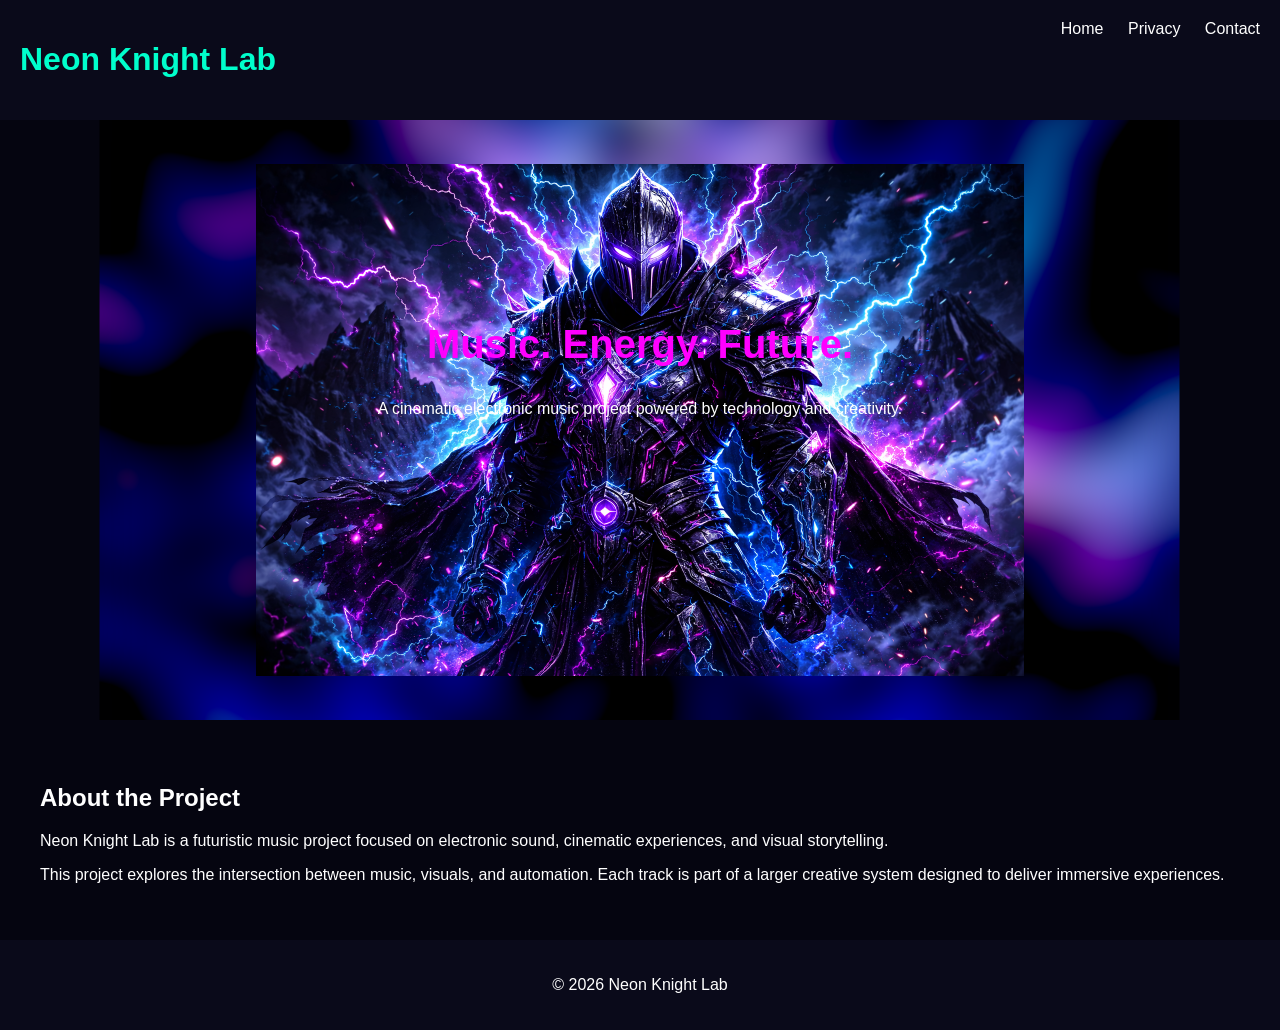
==== index.html @ cb2166da "initial website setup" ====
<!DOCTYPE html>
<html lang="en">
<head>
    <meta charset="UTF-8">
    <title>Neon Knight Lab</title>
    <link rel="stylesheet" href="styles.css">
</head>
<body>

<header>
    <h1>Neon Knight Lab</h1>
    <nav>
        <a href="index.html">Home</a>
        <a href="privacy.html">Privacy</a>
        <a href="contact.html">Contact</a>
    </nav>
</header>

<section class="hero">
    <img src="assets/hero.png" alt="Neon Knight">
    <div class="overlay">
        <h2>Music. Energy. Future.</h2>
        <p>A cinematic electronic music project powered by technology and creativity.</p>
    </div>
</section>

<section class="content">
    <h2>About the Project</h2>
    <p>
        Neon Knight Lab is a futuristic music project focused on electronic sound,
        cinematic experiences, and visual storytelling.
    </p>

    <p>
        This project explores the intersection between music, visuals, and automation.
        Each track is part of a larger creative system designed to deliver immersive experiences.
    </p>
</section>

<footer>
    <p>© 2026 Neon Knight Lab</p>
</footer>

</body>
</html>
---- styles.css ----
body {
    margin: 0;
    font-family: Arial, sans-serif;
    background: #050510;
    color: #ffffff;
}

header {
    display: flex;
    justify-content: space-between;
    padding: 20px;
    background: #0a0a1a;
}

header h1 {
    color: #00ffcc;
}

nav a {
    margin-left: 20px;
    color: #ffffff;
    text-decoration: none;
}

.hero {
    position: relative;
    text-align: center;
}

.hero img {
    width: 100%;
    max-height: 600px;
    object-fit: cover;
}

.overlay {
    position: absolute;
    top: 40%;
    left: 50%;
    transform: translate(-50%, -50%);
}

.overlay h2 {
    font-size: 40px;
    color: #ff00ff;
}

.content {
    padding: 40px;
}

footer {
    text-align: center;
    padding: 20px;
    background: #0a0a1a;
}
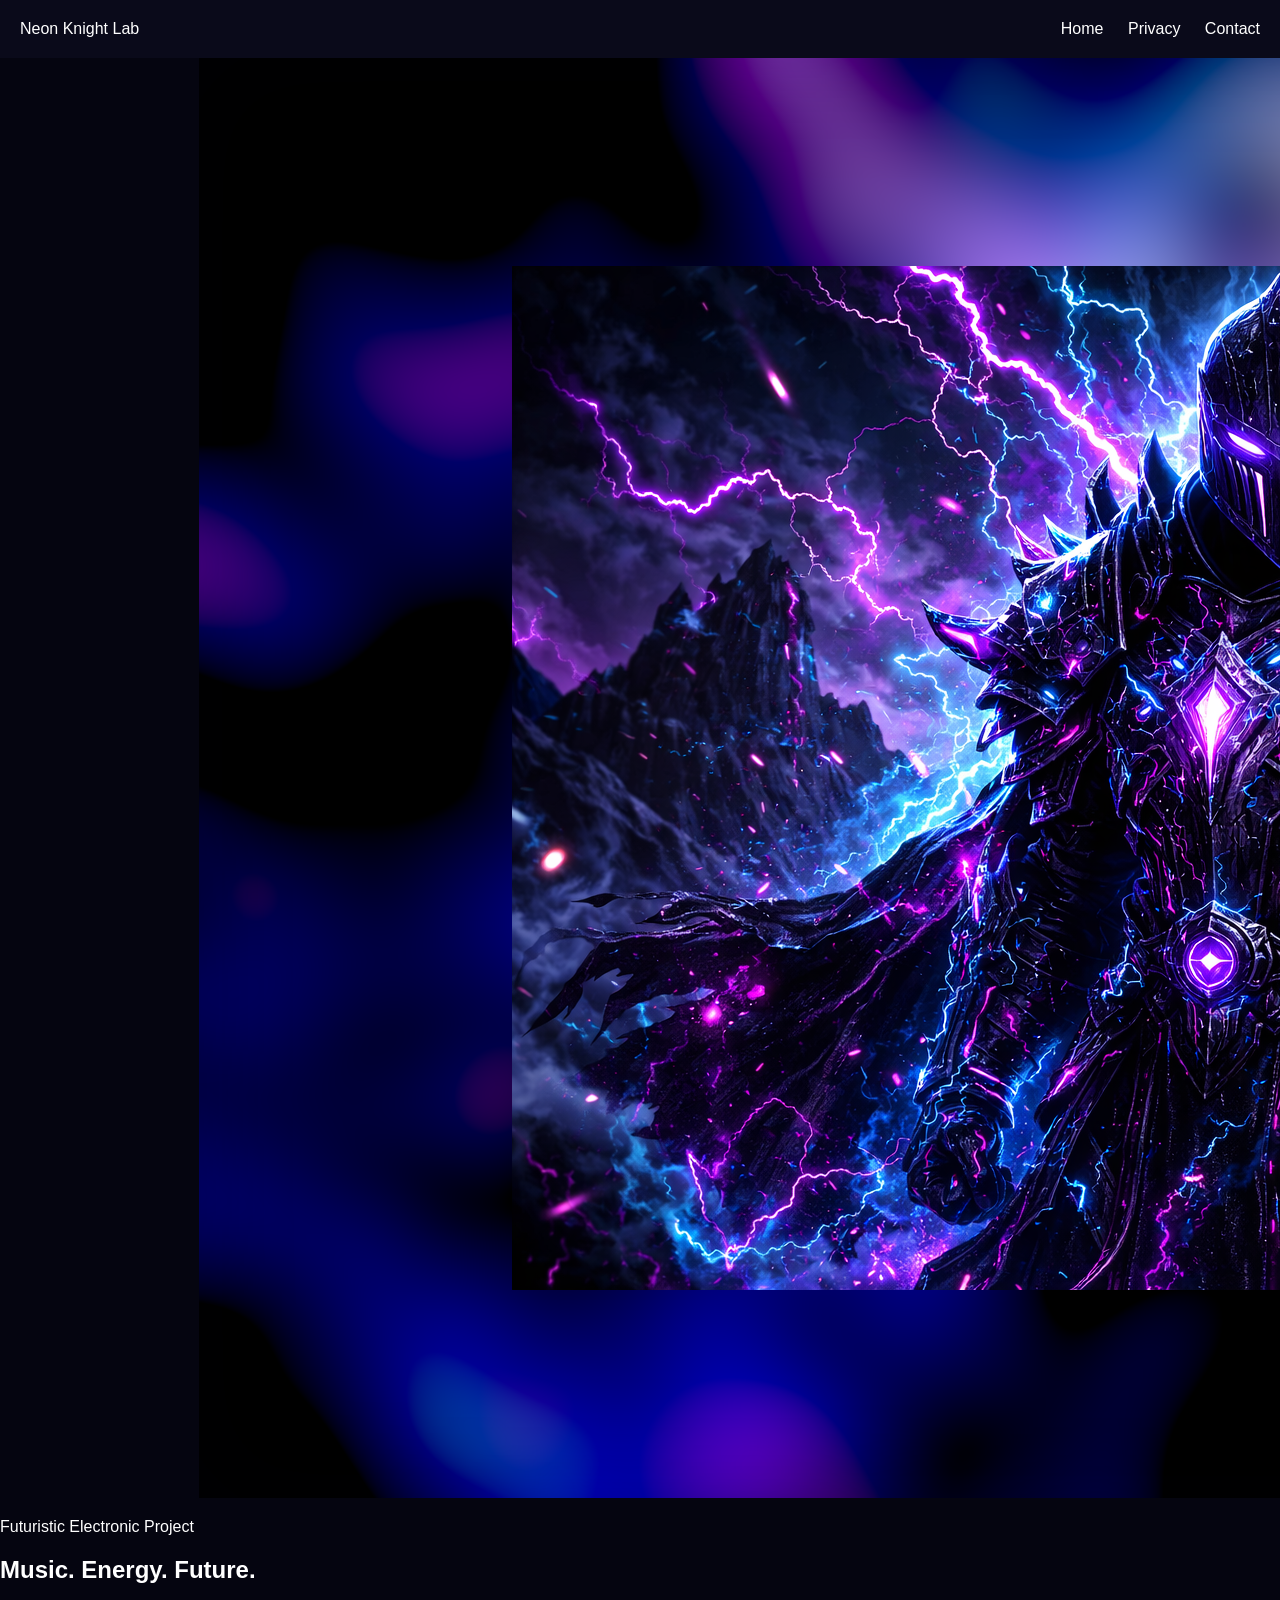
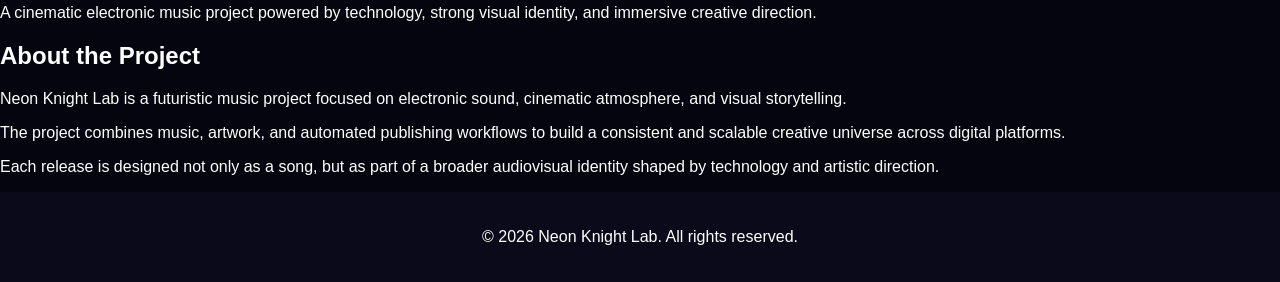
==== commit f52e1914: "Update index.html" ====
--- a/index.html
+++ b/index.html
@@ -2,43 +2,58 @@
 <html lang="en">
 <head>
     <meta charset="UTF-8">
+    <meta name="viewport" content="width=device-width, initial-scale=1.0">
     <title>Neon Knight Lab</title>
     <link rel="stylesheet" href="styles.css">
 </head>
 <body>
 
-<header>
-    <h1>Neon Knight Lab</h1>
-    <nav>
+<header class="site-header">
+    <div class="logo">Neon Knight Lab</div>
+    <nav class="site-nav">
         <a href="index.html">Home</a>
         <a href="privacy.html">Privacy</a>
         <a href="contact.html">Contact</a>
     </nav>
 </header>
 
-<section class="hero">
-    <img src="assets/hero.png" alt="Neon Knight">
-    <div class="overlay">
-        <h2>Music. Energy. Future.</h2>
-        <p>A cinematic electronic music project powered by technology and creativity.</p>
-    </div>
-</section>
+<main class="page-wrapper">
+    <section class="hero-card">
+        <div class="hero-image-wrapper">
+            <img src="assets/hero.png" alt="Neon Knight visual identity">
+            <div class="hero-overlay"></div>
+            <div class="hero-content">
+                <p class="eyebrow">Futuristic Electronic Project</p>
+                <h1>Music. Energy. Future.</h1>
+                <p class="hero-text">
+                    A cinematic electronic music project powered by technology,
+                    strong visual identity, and immersive creative direction.
+                </p>
+            </div>
+        </div>
+    </section>
 
-<section class="content">
-    <h2>About the Project</h2>
-    <p>
-        Neon Knight Lab is a futuristic music project focused on electronic sound,
-        cinematic experiences, and visual storytelling.
-    </p>
+    <section class="info-section">
+        <div class="info-card">
+            <h2>About the Project</h2>
+            <p>
+                Neon Knight Lab is a futuristic music project focused on electronic sound,
+                cinematic atmosphere, and visual storytelling.
+            </p>
+            <p>
+                The project combines music, artwork, and automated publishing workflows
+                to build a consistent and scalable creative universe across digital platforms.
+            </p>
+            <p>
+                Each release is designed not only as a song, but as part of a broader
+                audiovisual identity shaped by technology and artistic direction.
+            </p>
+        </div>
+    </section>
+</main>
 
-    <p>
-        This project explores the intersection between music, visuals, and automation.
-        Each track is part of a larger creative system designed to deliver immersive experiences.
-    </p>
-</section>
-
-<footer>
-    <p>© 2026 Neon Knight Lab</p>
+<footer class="site-footer">
+    <p>© 2026 Neon Knight Lab. All rights reserved.</p>
 </footer>
 
 </body>
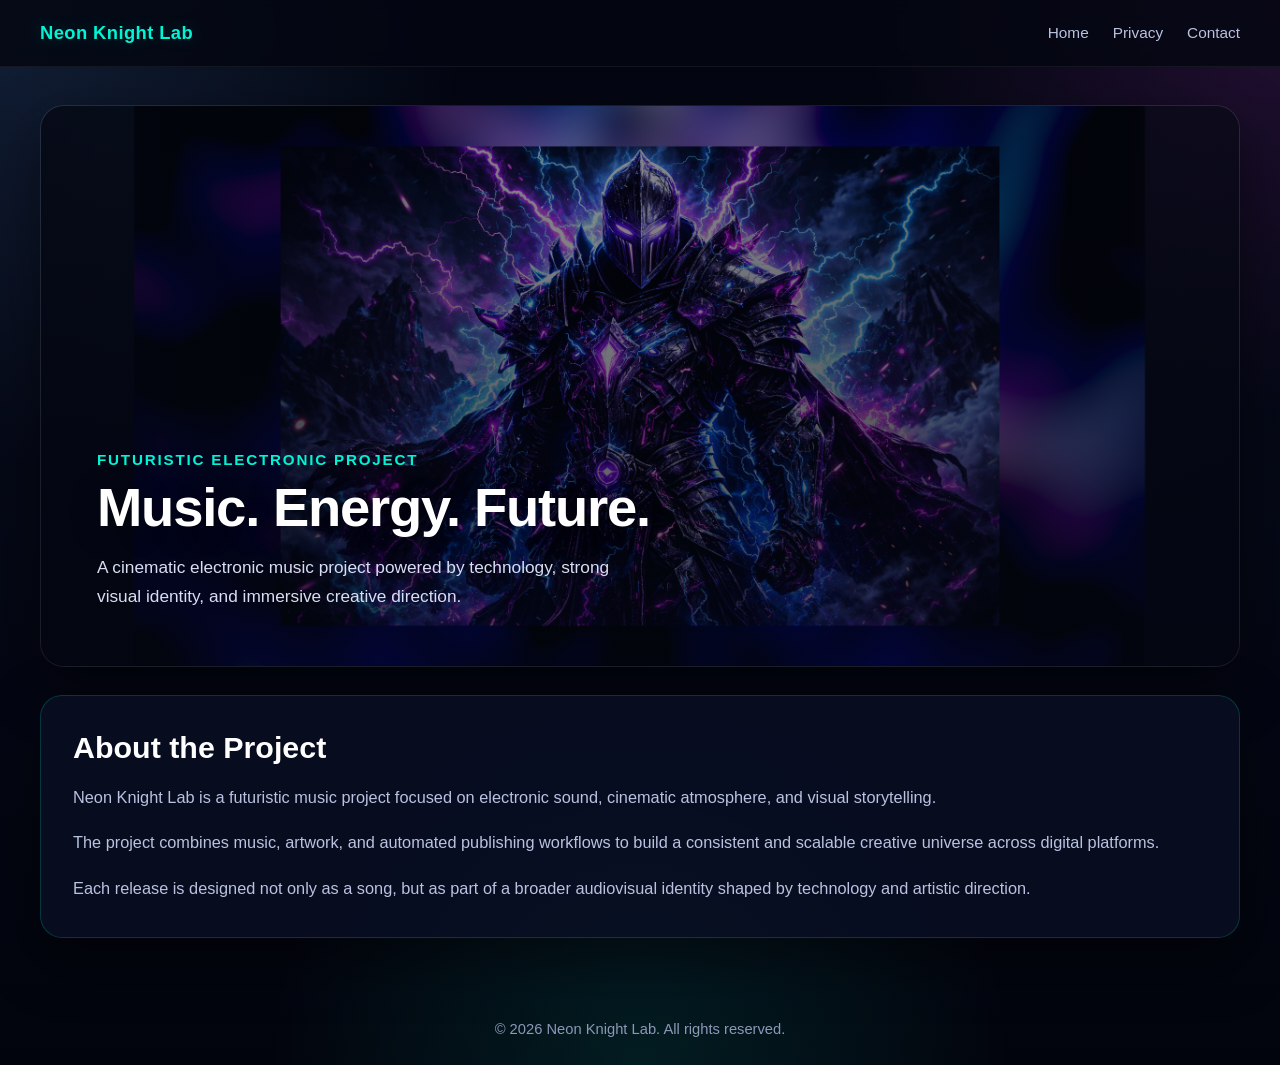
==== commit 13abe468: "Update index.html" ====
--- a/index.html
+++ b/index.html
@@ -5,6 +5,7 @@
     <meta name="viewport" content="width=device-width, initial-scale=1.0">
     <title>Neon Knight Lab</title>
     <link rel="stylesheet" href="styles.css">
+    <link href="https://fonts.googleapis.com/css2?family=Orbitron:wght@500;700&family=Inter:wght@300;400;500&display=swap" rel="stylesheet">
 </head>
 <body>
 
--- a/styles.css
+++ b/styles.css
@@ -1,56 +1,279 @@
+:root {
+    --bg-main: #050816;
+    --bg-secondary: #0a0f24;
+    --card-bg: rgba(10, 15, 36, 0.78);
+    --border-glow: rgba(0, 255, 204, 0.18);
+    --text-main: #f5f7ff;
+    --text-soft: #b9c2e0;
+    --accent-cyan: #00f5d4;
+    --accent-purple: #d946ef;
+    --accent-blue: #60a5fa;
+    --shadow-main: 0 20px 60px rgba(0, 0, 0, 0.45);
+}
+
+* {
+    box-sizing: border-box;
+}
+
+html {
+    scroll-behavior: smooth;
+}
+
 body {
     margin: 0;
-    font-family: Arial, sans-serif;
-    background: #050510;
-    color: #ffffff;
-}
-
-header {
+    font-family: Arial, Helvetica, sans-serif;
+    color: var(--text-main);
+    background:
+        radial-gradient(circle at top left, rgba(96, 165, 250, 0.16), transparent 28%),
+        radial-gradient(circle at top right, rgba(217, 70, 239, 0.15), transparent 25%),
+        radial-gradient(circle at bottom center, rgba(0, 245, 212, 0.10), transparent 30%),
+        linear-gradient(180deg, #030611 0%, #050816 45%, #02040d 100%);
+    min-height: 100vh;
+}
+
+.site-header {
+    position: sticky;
+    top: 0;
+    z-index: 20;
     display: flex;
     justify-content: space-between;
-    padding: 20px;
-    background: #0a0a1a;
-}
-
-header h1 {
-    color: #00ffcc;
-}
-
-nav a {
-    margin-left: 20px;
+    align-items: center;
+    padding: 22px 40px;
+    background: rgba(4, 7, 18, 0.82);
+    backdrop-filter: blur(10px);
+    border-bottom: 1px solid rgba(255, 255, 255, 0.06);
+}
+
+.logo {
+    font-size: 1.15rem;
+    font-weight: 700;
+    letter-spacing: 0.4px;
+    color: var(--accent-cyan);
+    text-shadow: 0 0 18px rgba(0, 245, 212, 0.22);
+}
+
+.site-nav {
+    display: flex;
+    gap: 24px;
+}
+
+.site-nav a {
+    color: var(--text-soft);
+    text-decoration: none;
+    font-size: 0.96rem;
+    transition: color 0.2s ease, transform 0.2s ease;
+}
+
+.site-nav a:hover {
+    color: var(--text-main);
+    transform: translateY(-1px);
+}
+
+.page-wrapper {
+    width: min(1200px, calc(100% - 48px));
+    margin: 38px auto 0;
+    padding-bottom: 48px;
+}
+
+.hero-card {
+    background: linear-gradient(180deg, rgba(255,255,255,0.02), rgba(255,255,255,0.01));
+    border: 1px solid rgba(255, 255, 255, 0.08);
+    border-radius: 24px;
+    overflow: hidden;
+    box-shadow: var(--shadow-main);
+}
+
+.hero-image-wrapper {
+    position: relative;
+    min-height: 560px;
+}
+
+.hero-image-wrapper img {
+    width: 100%;
+    height: 560px;
+    object-fit: cover;
+    display: block;
+}
+
+.hero-overlay {
+    position: absolute;
+    inset: 0;
+    background:
+        linear-gradient(90deg, rgba(3, 6, 17, 0.72) 0%, rgba(3, 6, 17, 0.30) 45%, rgba(3, 6, 17, 0.55) 100%),
+        linear-gradient(180deg, rgba(3, 6, 17, 0.18) 0%, rgba(3, 6, 17, 0.58) 100%);
+}
+
+.hero-content {
+    position: absolute;
+    left: 56px;
+    bottom: 56px;
+    max-width: 620px;
+    z-index: 2;
+}
+
+.eyebrow {
+    margin: 0 0 12px 0;
+    color: var(--accent-cyan);
+    font-size: 0.95rem;
+    font-weight: 700;
+    letter-spacing: 1.8px;
+    text-transform: uppercase;
+}
+
+.hero-content h1 {
+    margin: 0;
+    font-size: 3.4rem;
+    line-height: 1.02;
+    letter-spacing: -1.2px;
     color: #ffffff;
+    text-shadow: 0 6px 28px rgba(0, 0, 0, 0.35);
+}
+
+.hero-text {
+    margin: 18px 0 0;
+    max-width: 560px;
+    font-size: 1.08rem;
+    line-height: 1.65;
+    color: #d8def3;
+}
+
+.info-section {
+    margin-top: 28px;
+}
+
+.info-card {
+    background: var(--card-bg);
+    border: 1px solid var(--border-glow);
+    border-radius: 22px;
+    padding: 34px 32px;
+    box-shadow: var(--shadow-main);
+}
+
+.info-card h2 {
+    margin-top: 0;
+    margin-bottom: 18px;
+    font-size: 1.9rem;
+    color: #ffffff;
+}
+
+.info-card p {
+    margin: 0 0 16px 0;
+    color: var(--text-soft);
+    line-height: 1.8;
+    font-size: 1.02rem;
+}
+
+.info-card p:last-child {
+    margin-bottom: 0;
+}
+
+.site-footer {
+    width: min(1200px, calc(100% - 48px));
+    margin: 0 auto 28px;
+    padding: 20px 4px 0;
+    color: #8d97b8;
+    font-size: 0.92rem;
+    text-align: center;
+}
+
+/* Páginas internas */
+.simple-page {
+    width: min(900px, calc(100% - 48px));
+    margin: 38px auto 48px;
+}
+
+.simple-card {
+    background: var(--card-bg);
+    border: 1px solid var(--border-glow);
+    border-radius: 22px;
+    padding: 34px 32px;
+    box-shadow: var(--shadow-main);
+}
+
+.simple-card h1 {
+    margin-top: 0;
+    margin-bottom: 18px;
+    font-size: 2rem;
+}
+
+.simple-card p {
+    color: var(--text-soft);
+    line-height: 1.8;
+    font-size: 1rem;
+}
+
+.simple-card a {
+    color: var(--accent-cyan);
     text-decoration: none;
 }
 
-.hero {
-    position: relative;
-    text-align: center;
-}
-
-.hero img {
-    width: 100%;
-    max-height: 600px;
-    object-fit: cover;
-}
-
-.overlay {
-    position: absolute;
-    top: 40%;
-    left: 50%;
-    transform: translate(-50%, -50%);
-}
-
-.overlay h2 {
-    font-size: 40px;
-    color: #ff00ff;
-}
-
-.content {
-    padding: 40px;
-}
-
-footer {
-    text-align: center;
-    padding: 20px;
-    background: #0a0a1a;
-}
+.simple-card a:hover {
+    text-decoration: underline;
+}
+
+@media (max-width: 900px) {
+    .site-header {
+        padding: 18px 20px;
+        flex-direction: column;
+        gap: 14px;
+    }
+
+    .site-nav {
+        gap: 16px;
+        flex-wrap: wrap;
+        justify-content: center;
+    }
+
+    .page-wrapper,
+    .site-footer,
+    .simple-page {
+        width: min(100% - 24px, 1200px);
+    }
+
+    .hero-image-wrapper {
+        min-height: 460px;
+    }
+
+    .hero-image-wrapper img {
+        height: 460px;
+    }
+
+    .hero-content {
+        left: 24px;
+        right: 24px;
+        bottom: 28px;
+        max-width: none;
+    }
+
+    .hero-content h1 {
+        font-size: 2.4rem;
+    }
+
+    .hero-text {
+        font-size: 1rem;
+    }
+
+    .info-card,
+    .simple-card {
+        padding: 26px 22px;
+    }
+}
+
+@media (max-width: 560px) {
+    .hero-image-wrapper {
+        min-height: 380px;
+    }
+
+    .hero-image-wrapper img {
+        height: 380px;
+    }
+
+    .hero-content h1 {
+        font-size: 1.9rem;
+    }
+
+    .eyebrow {
+        font-size: 0.8rem;
+        letter-spacing: 1.2px;
+    }
+}
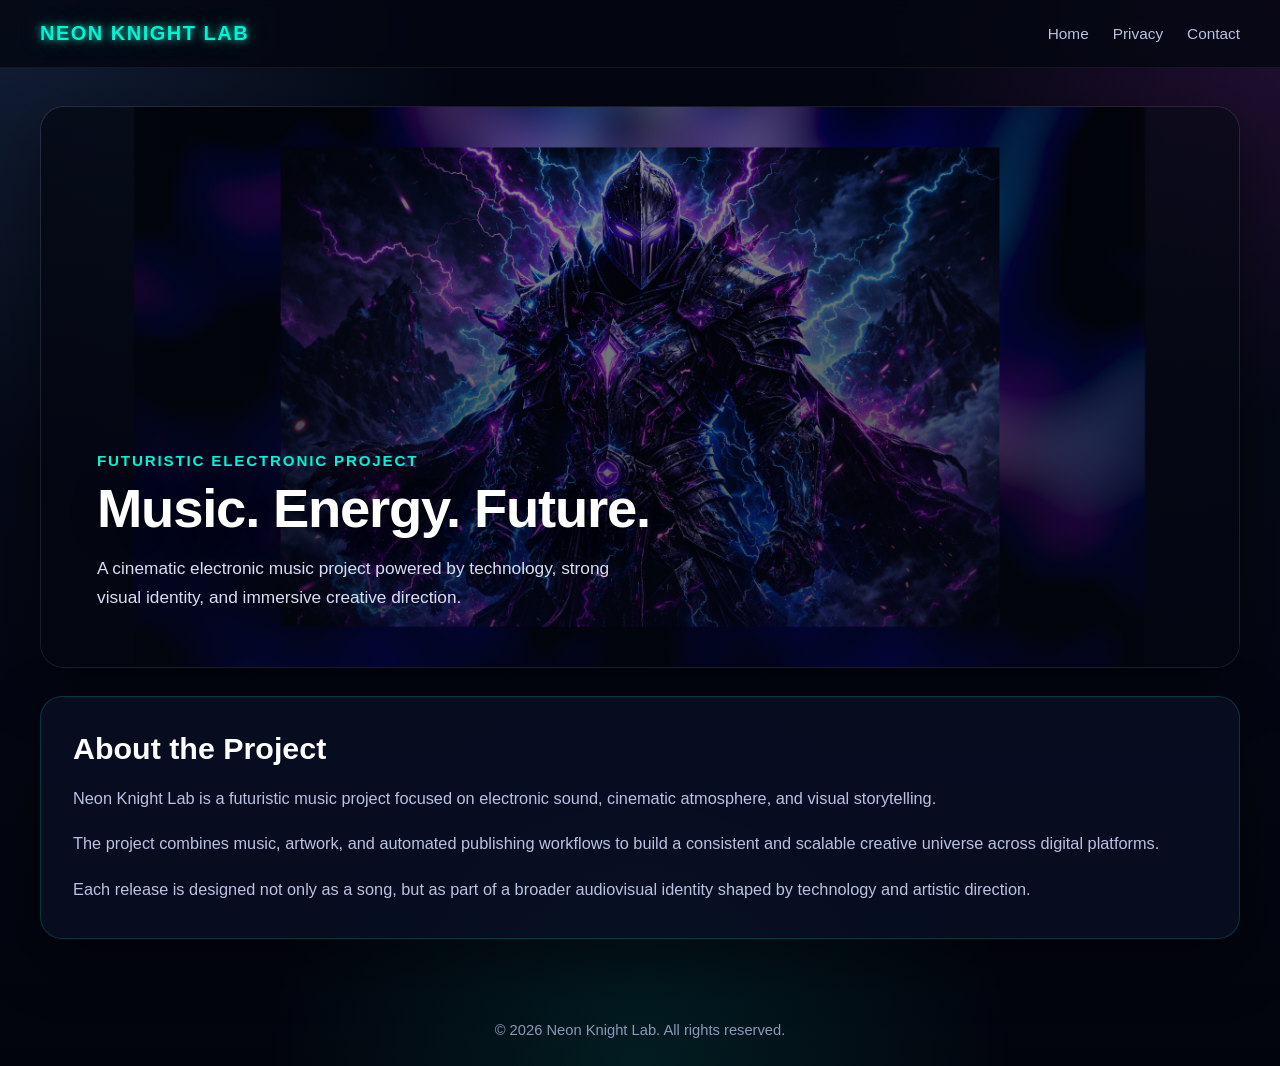
==== commit f7b33e0e: "Update index.html" ====
--- a/index.html
+++ b/index.html
@@ -10,7 +10,9 @@
 <body>
 
 <header class="site-header">
-    <div class="logo">Neon Knight Lab</div>
+    <div class="logo">
+    NEON KNIGHT <span>LAB</span>
+    </div>
     <nav class="site-nav">
         <a href="index.html">Home</a>
         <a href="privacy.html">Privacy</a>
--- a/styles.css
+++ b/styles.css
@@ -45,11 +45,18 @@
 }
 
 .logo {
-    font-size: 1.15rem;
+    font-family: 'Orbitron', sans-serif;
+    font-size: 1.25rem;
     font-weight: 700;
-    letter-spacing: 0.4px;
-    color: var(--accent-cyan);
-    text-shadow: 0 0 18px rgba(0, 245, 212, 0.22);
+    letter-spacing: 1.5px;
+    color: #00f5d4;
+
+    text-shadow:
+        0 0 6px rgba(0, 245, 212, 0.6),
+        0 0 12px rgba(0, 245, 212, 0.4),
+        0 0 24px rgba(0, 245, 212, 0.25);
+
+    position: relative;
 }
 
 .site-nav {
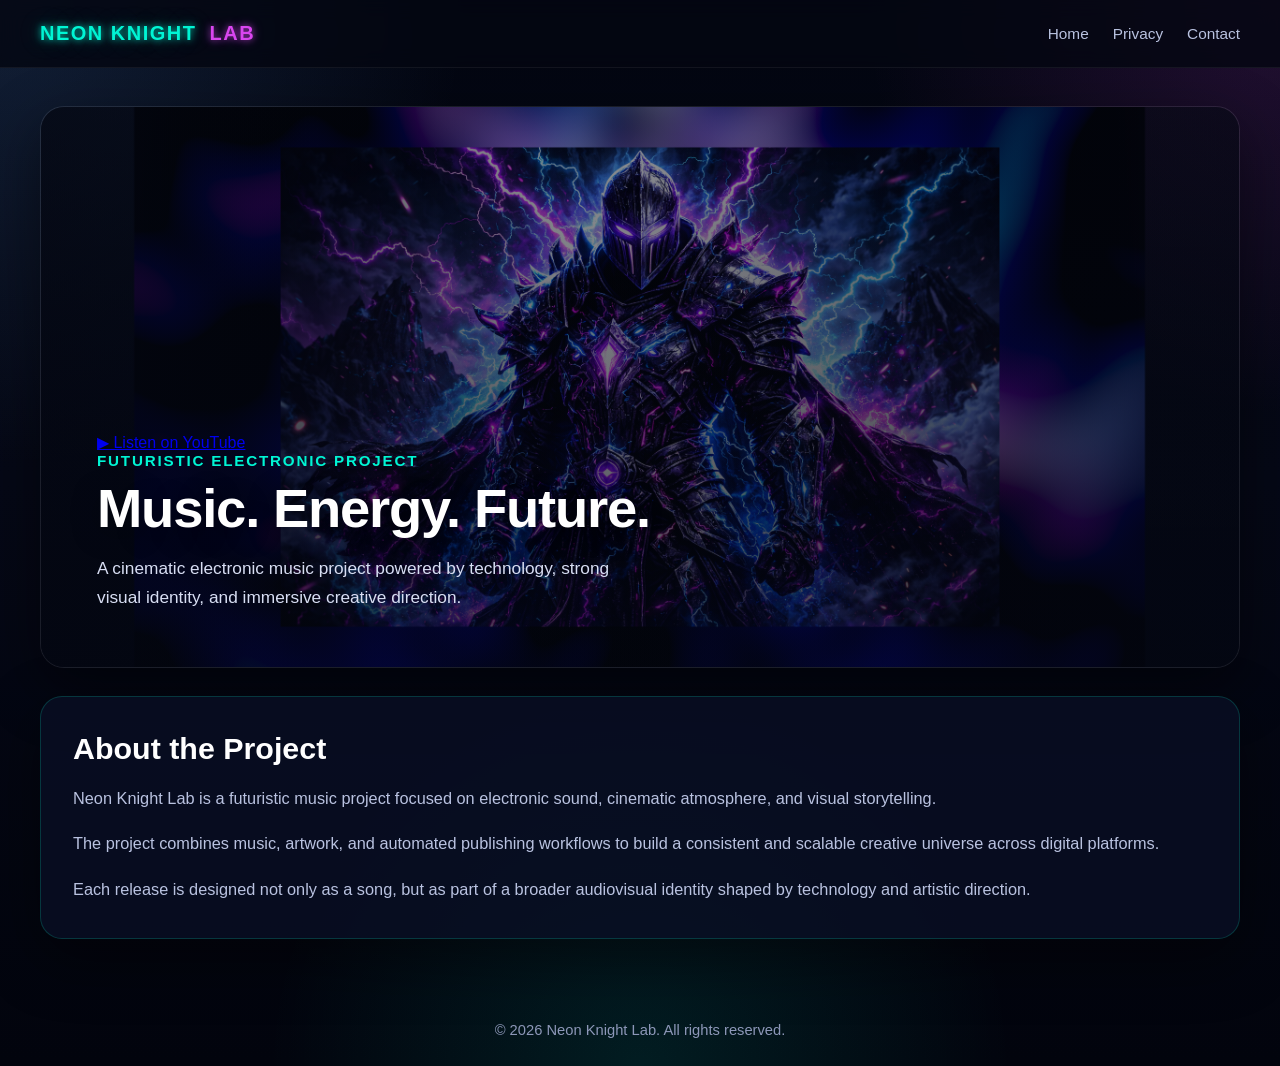
==== commit 74e167b1: "Update index.html" ====
--- a/index.html
+++ b/index.html
@@ -26,6 +26,9 @@
             <img src="assets/hero.png" alt="Neon Knight visual identity">
             <div class="hero-overlay"></div>
             <div class="hero-content">
+                <a href="https://www.youtube.com/@NeonKnightLab" target="_blank" class="btn-primary">
+    ▶ Listen on YouTube
+</a>
                 <p class="eyebrow">Futuristic Electronic Project</p>
                 <h1>Music. Energy. Future.</h1>
                 <p class="hero-text">
--- a/styles.css
+++ b/styles.css
@@ -59,6 +59,15 @@
     position: relative;
 }
 
+.logo span {
+    color: #d946ef;
+    margin-left: 6px;
+
+    text-shadow:
+        0 0 6px rgba(217, 70, 239, 0.6),
+        0 0 12px rgba(217, 70, 239, 0.4);
+}
+
 .site-nav {
     display: flex;
     gap: 24px;
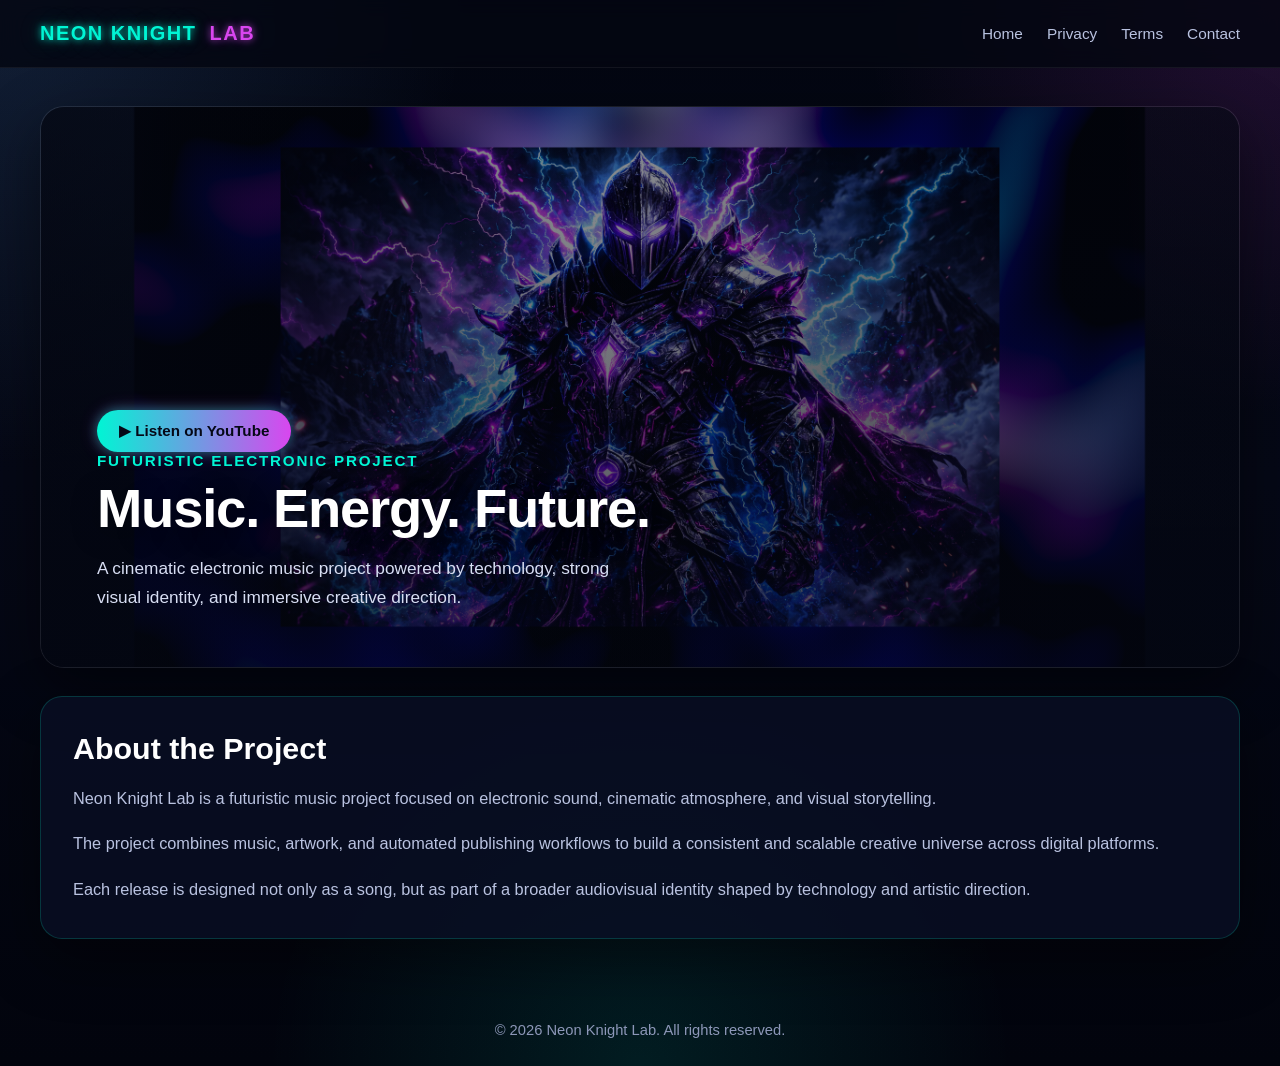
==== commit 8e6d87ad: "Update index.html" ====
--- a/index.html
+++ b/index.html
@@ -16,6 +16,7 @@
     <nav class="site-nav">
         <a href="index.html">Home</a>
         <a href="privacy.html">Privacy</a>
+        <a href="terms.html">Terms</a>
         <a href="contact.html">Contact</a>
     </nav>
 </header>
--- a/styles.css
+++ b/styles.css
@@ -293,3 +293,28 @@
         letter-spacing: 1.2px;
     }
 }
+.btn-primary {
+    display: inline-block;
+    margin-top: 24px;
+    padding: 12px 22px;
+    border-radius: 999px;
+
+    background: linear-gradient(90deg, #00f5d4, #d946ef);
+    color: #050816;
+    font-weight: 600;
+    text-decoration: none;
+    font-size: 0.95rem;
+
+    box-shadow:
+        0 0 12px rgba(0, 245, 212, 0.4),
+        0 0 18px rgba(217, 70, 239, 0.3);
+
+    transition: transform 0.2s ease, box-shadow 0.2s ease;
+}
+
+.btn-primary:hover {
+    transform: translateY(-2px);
+    box-shadow:
+        0 0 18px rgba(0, 245, 212, 0.6),
+        0 0 28px rgba(217, 70, 239, 0.5);
+}
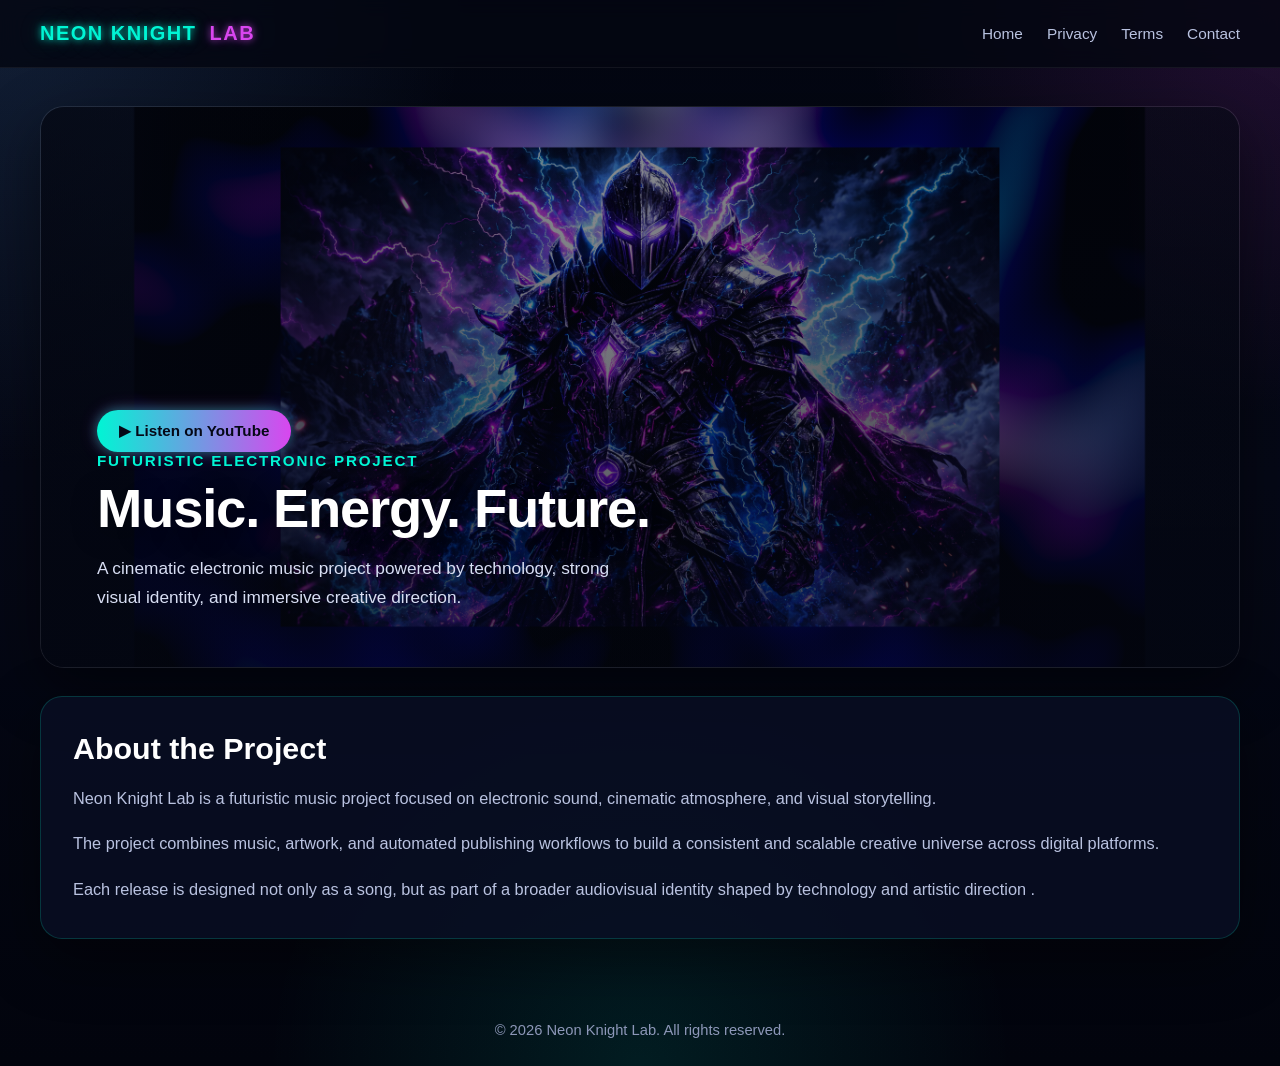
==== commit 83e2ba2d: "Update index.html" ====
--- a/index.html
+++ b/index.html
@@ -53,7 +53,7 @@
             </p>
             <p>
                 Each release is designed not only as a song, but as part of a broader
-                audiovisual identity shaped by technology and artistic direction.
+                audiovisual identity shaped by technology and artistic direction .
             </p>
         </div>
     </section>
